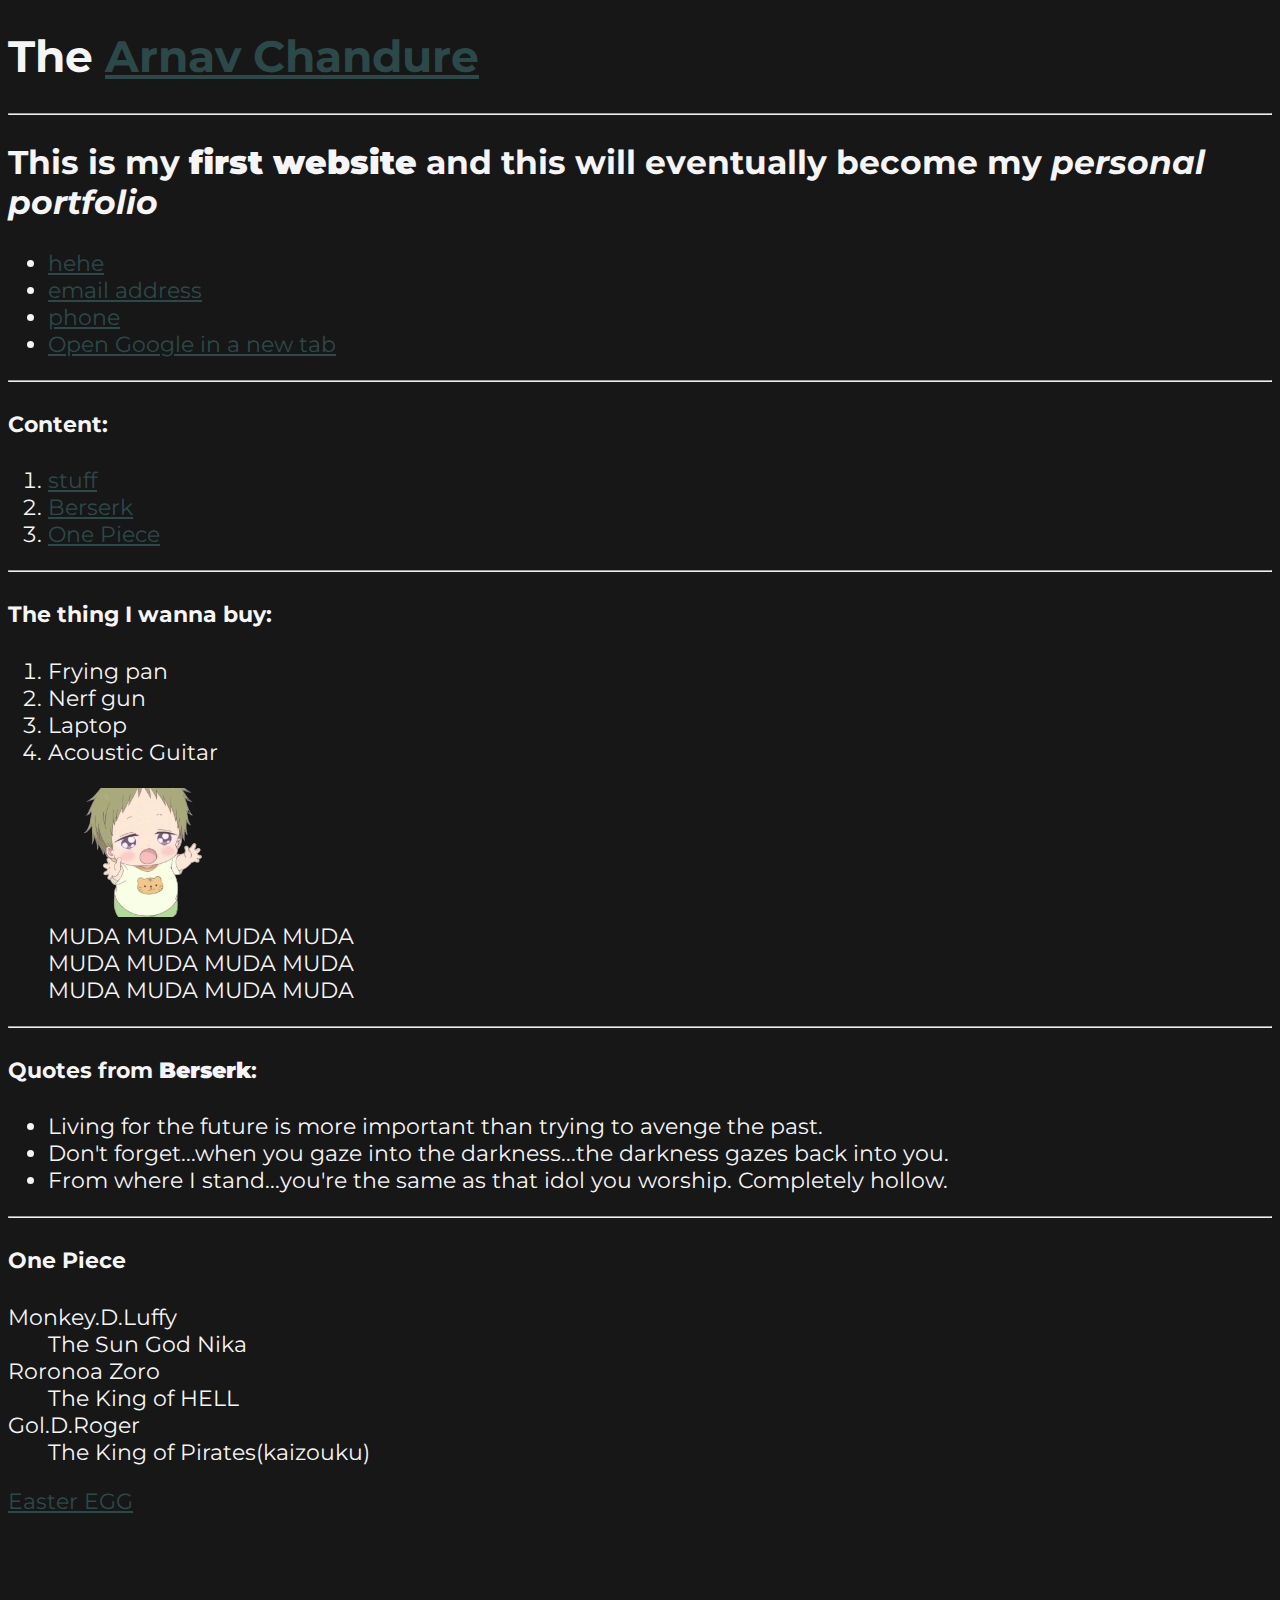
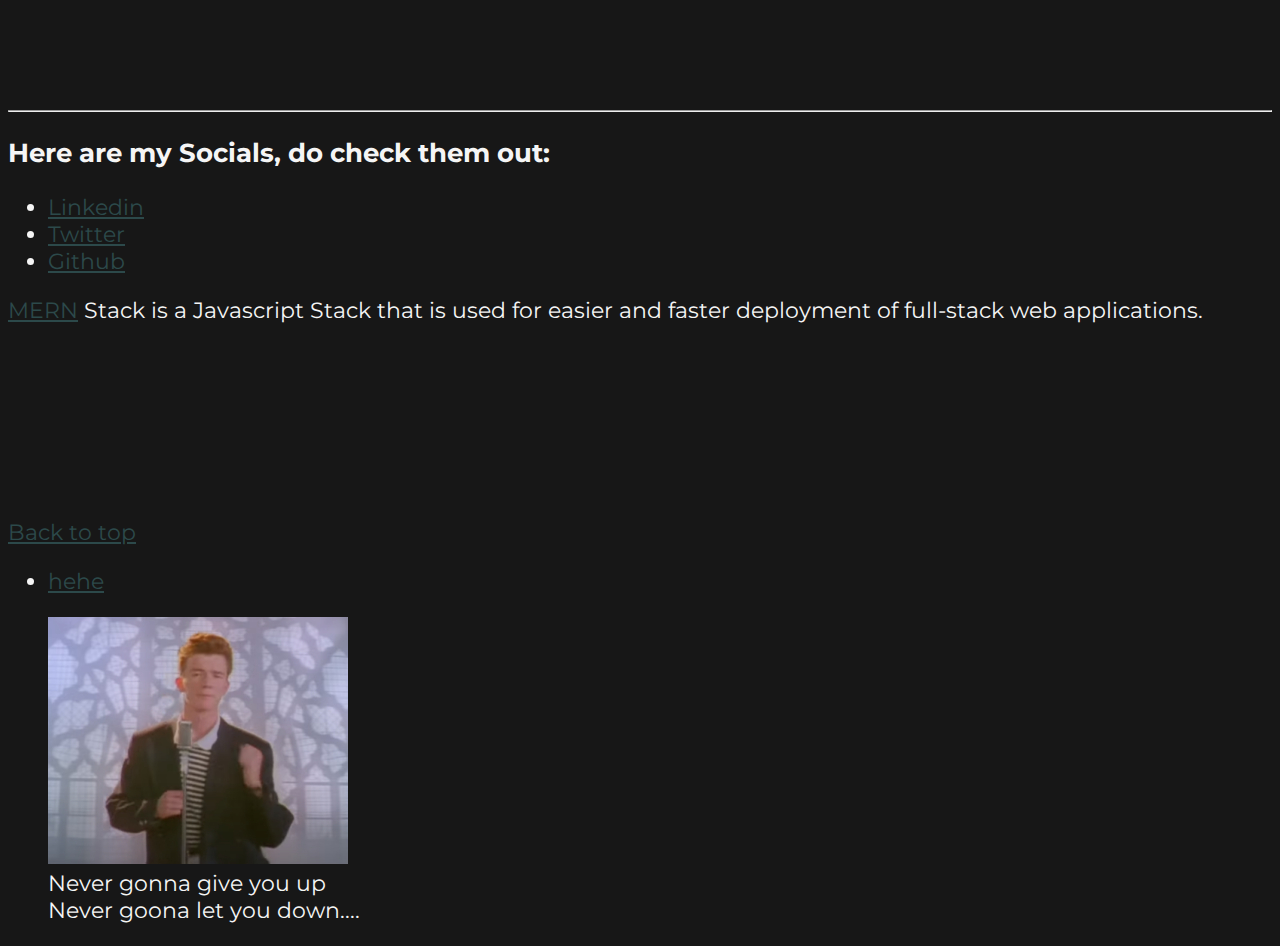
==== index.html @ b8023047 "update index.html" ====
<!DOCTYPE html>
<html lang="en">
<head>
    <meta charset="UTF-8">
    <meta name="author" content="Arnav Chandure">
    <meta name="viewport" content="width=device-width, initial-scale=1, shrink-to-fit=no" />
    <title>Arnav Chandure</title>
    <link rel="icon" href="maks.png" type="image/x-icon">
    <link rel="stylesheet" href="main.css">
    <link href="https://fonts.googleapis.com/css2?family=Montserrat:wght@400;700&display=swap" rel="stylesheet">
    <link href="https://fonts.googleapis.com/css2?family=Poppins:wght@300&display=swap" rel="stylesheet">
</head>
<body>
    <h1>The <a href="about.html">Arnav Chandure</a></h1>
    
        <hr>
        <h2>This is my <strong>first website</strong> and this will eventually become my <em>personal portfolio</em></h2>
        <ul>
            <li><a href="ya_got_rickroll'd_lmao.png" download>hehe</a></li>
            <li><a href="mailto:random@tmail.com">email address</a></li>
            <li><a href="tel:+910000000000">phone</a></li>
            <li><a href="https://www.google.com/" target="_blank">Open Google in a new tab</a></li>
        </ul>
        <hr>
        
        <h4>Content:</h4>
        <nav>
            <ol>
                <li><a href="#section1">stuff</a></li>
                <li><a href="#section2">Berserk</a></li>
                <li><a href="#section3">One Piece</a></li>
            </ol>
        </nav>

        <hr>
            
        <section id="section1">
            <h4>The thing I wanna buy:</h4>
                <ol>
                    <li> Frying pan</li>
                    <li> Nerf gun</li>
                    <li> Laptop</li>
                    <li> Acoustic Guitar</li>
                </ol>
                <figure>
                    <img src="img/onichan.png" alt="kotaro" title="BUY ME THIS SHIT PLS" loading="lazy">
                    <figcaption>MUDA MUDA MUDA MUDA <br>
                                MUDA MUDA MUDA MUDA <br>
                                MUDA MUDA MUDA MUDA
                    </figcaption>
                </figure>
        </section>
        
        <hr>
        <section id="section2">
        <h4>Quotes from <strong>Berserk</strong>:</h4>
        <ul>
            <li>Living for the future is more important than trying to avenge the past.</li>
            <li>Don't forget...when you gaze into the darkness...the darkness gazes back into you.</li>
            <li>From where I stand...you're the same as that idol you worship. Completely hollow.</li>
        </ul>
        </section>

        <hr>
        
        <section id="section3">
        <h4>One Piece</h3>
        <dl>
            <dt>Monkey.D.Luffy</dt>
            <dd>The Sun God Nika</dd>

            <dt>Roronoa Zoro</dt>
            <dd>The King of HELL</dd>

            <dt>Gol.D.Roger</dt>
            <dd>The King of Pirates(kaizouku)</dd>
        </dl>
        </section>

        <p><a href="https://www.youtube.com/watch?v=xvFZjo5PgG0">Easter EGG</a></p>

        <hr>
        
        <h3>Here are my Socials, do check them out:</h3>
        <ul>
            <li><a href="https://www.linkedin.com/in/arnav-chandure-52b505253/" target="_blank">Linkedin</a></li>
            <li><a href="https://twitter.com/Arnav_kun" target="_blank">Twitter</a></li>
            <li><a href="https://github.com/ArnavChandure" target="_blank">Github</a></li>
        </ul>
        
        
    
    <p><abbr title="MongoDB, Express, React, Node"><a href="https://www.google.com/search?q=mern+stack&oq=mern&aqs=chrome.0.69i59j69i57.1114j0j1&sourceid=chrome&ie=UTF-8">MERN</a></abbr> Stack is a Javascript Stack that is used for easier and faster deployment of full-stack web applications.</p>
    
    <a href="#">Back to top</a>

    <ul>
        <li><a href="ya_got_rickroll'd_lmao.png" download>hehe</a></li>
    </ul>
    <figure>
        <img src="img/ya_got_rickroll'd_lmao.jpg " alt="Rickrolled" title="haha you got rickrolled" loading="lazy">
        <figcaption>Never gonna give you up <br>
                    Never goona let you down....
        </figcaption>
    </figure>
    

  
</body>
</html>
---- main.css ----
html {
  font-size: 22px;
}

body {
  background-color: rgb(23, 23, 23);
  color: whitesmoke;
}

.container {
  text-align: center;
}

h1, li, h4, h2, p, dl, h3, a, figcaption {
  font-family: 'Montserrat', sans-serif;
}

p {
  align-items: center;
  justify-content: center;
  height: 200px;
}

a{
  color:rgb(44, 73, 74);
}

a:visited{
  color: aquamarine ;
}

a:hover, :active{
  color: aqua;
}
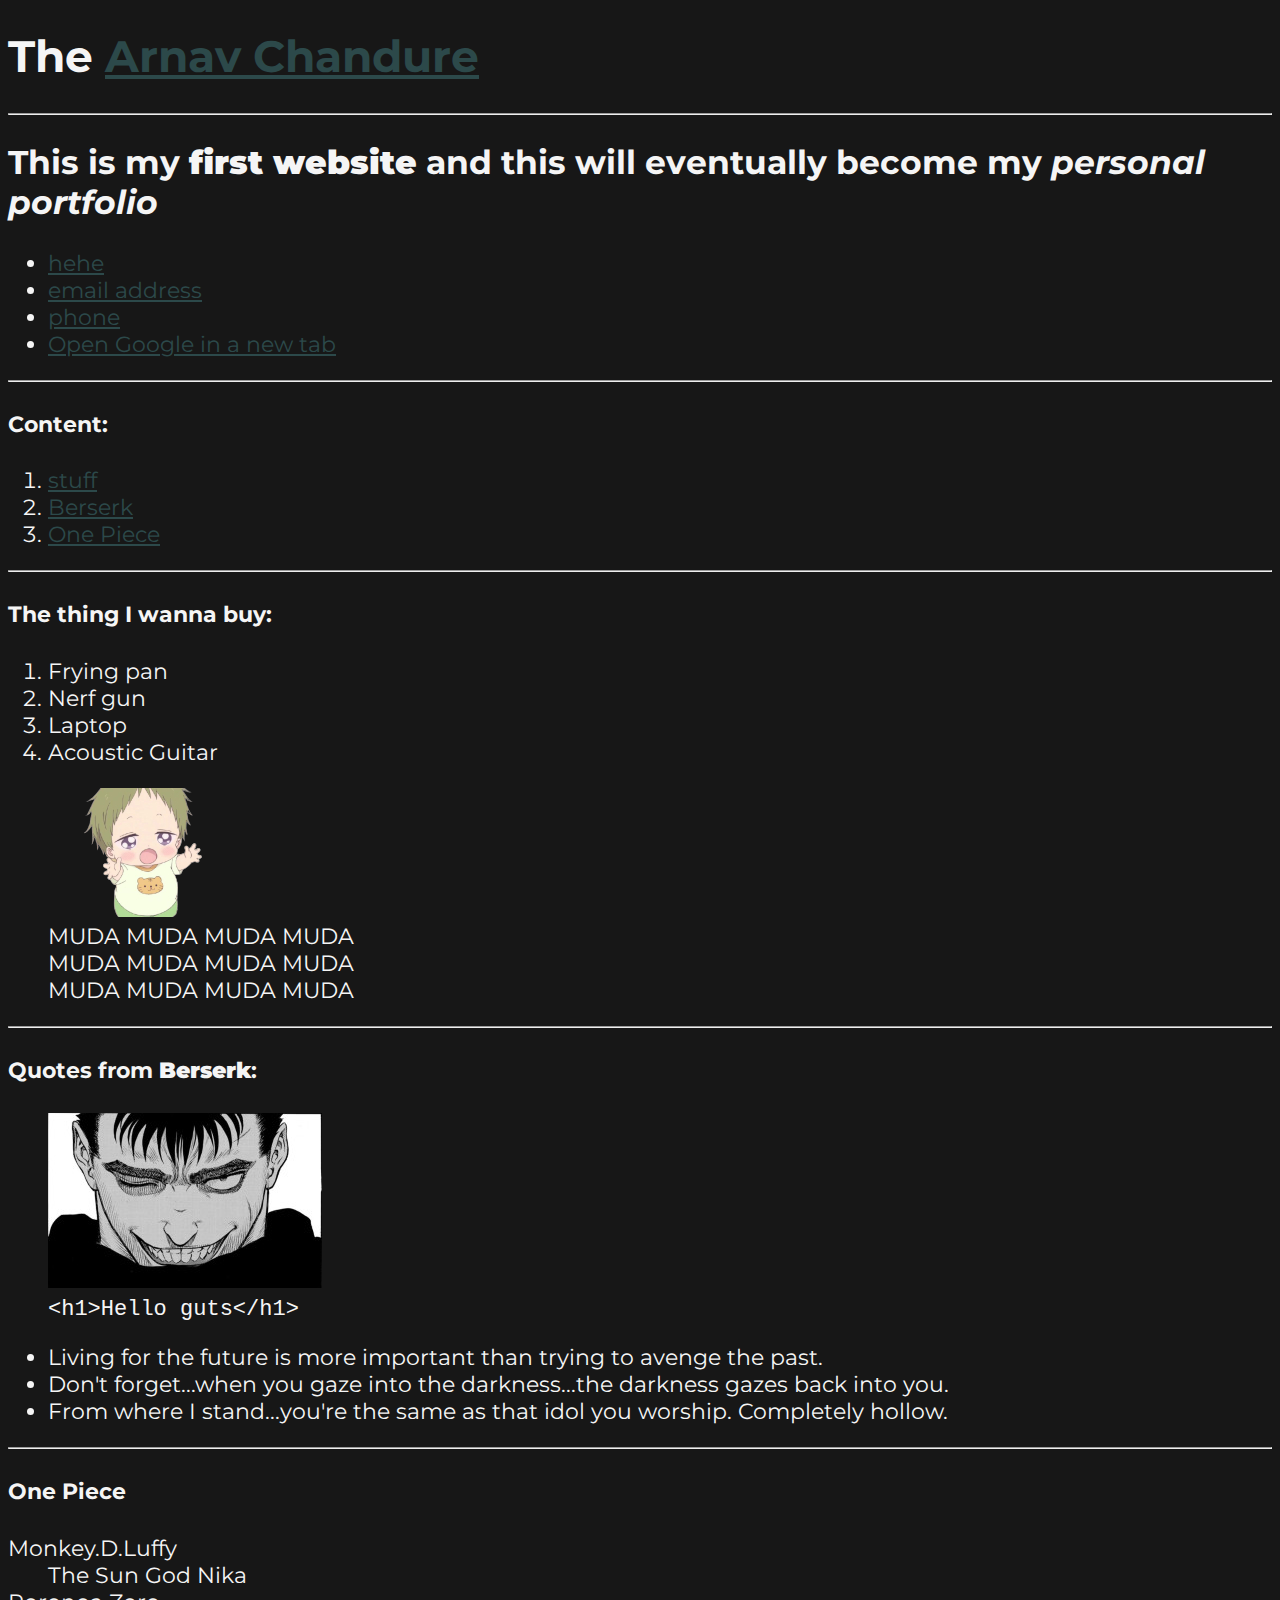
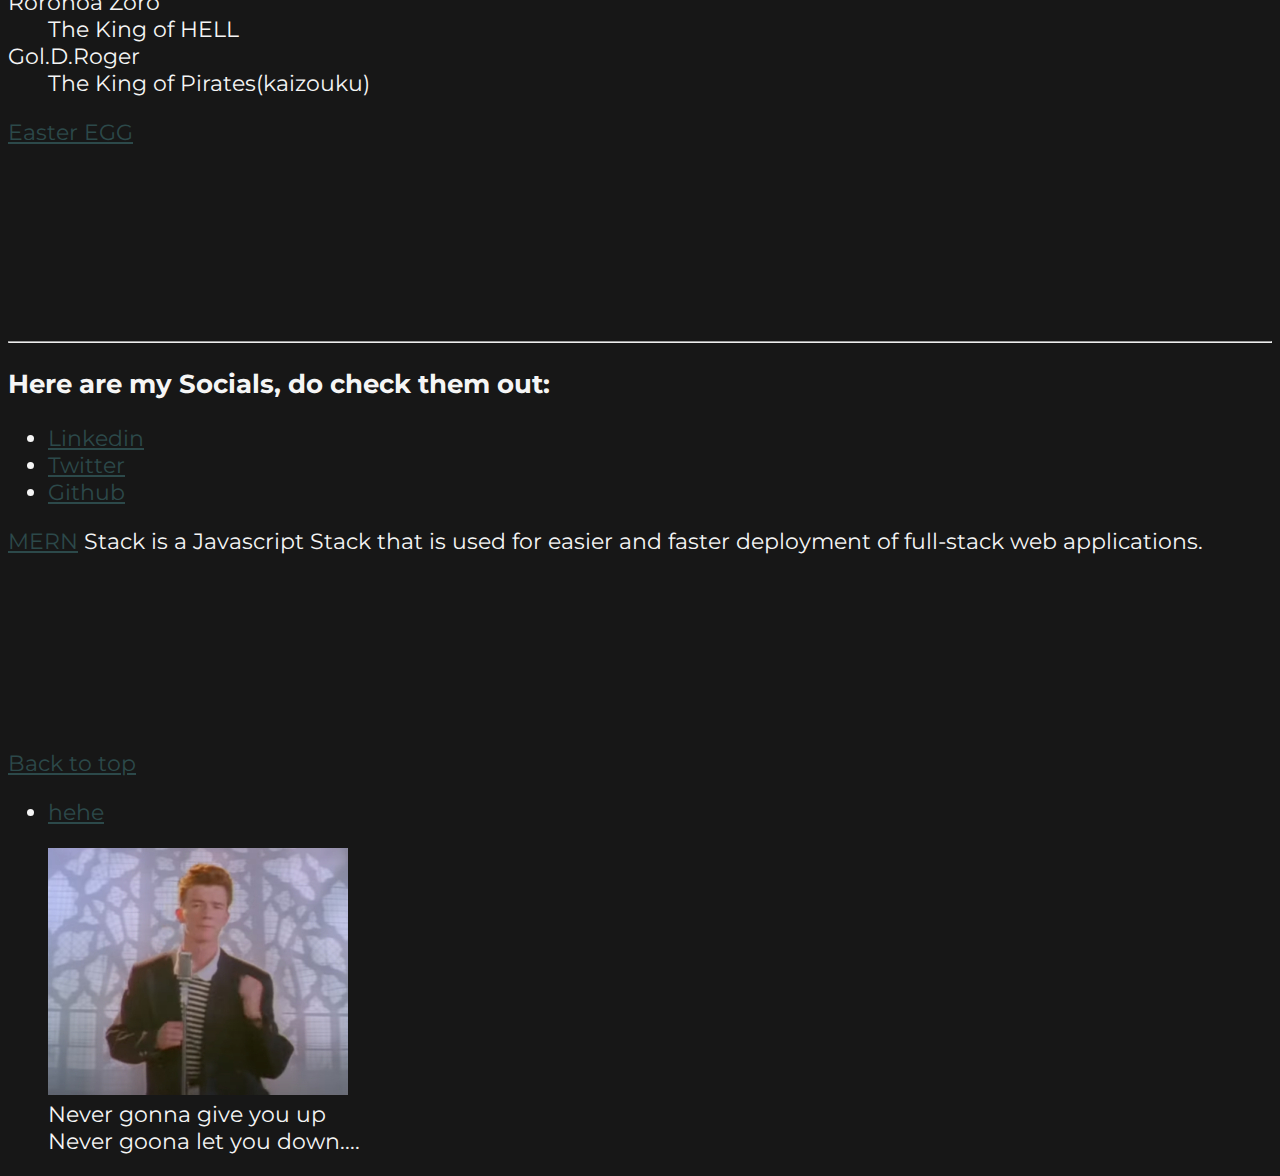
==== commit 39435061: "update index.html" ====
--- a/index.html
+++ b/index.html
@@ -3,9 +3,9 @@
 <head>
     <meta charset="UTF-8">
     <meta name="author" content="Arnav Chandure">
-    <meta name="viewport" content="width=device-width, initial-scale=1, shrink-to-fit=no" />
+    <meta name="viewport" content="width=device-width, initial-scale=1, shrink-to-fit=no" >
     <title>Arnav Chandure</title>
-    <link rel="icon" href="maks.png" type="image/x-icon">
+    <link rel="icon" href="img/maks.png" type="image/x-icon">
     <link rel="stylesheet" href="main.css">
     <link href="https://fonts.googleapis.com/css2?family=Montserrat:wght@400;700&display=swap" rel="stylesheet">
     <link href="https://fonts.googleapis.com/css2?family=Poppins:wght@300&display=swap" rel="stylesheet">
@@ -54,6 +54,12 @@
         <hr>
         <section id="section2">
         <h4>Quotes from <strong>Berserk</strong>:</h4>
+        <figure>
+            <img src="img/berserk.jpg" alt="guts" title="Berserk">
+            <figcaption><code>&lt;h1&gt;Hello guts&lt;/h1&gt;</code></figcaption>
+        </figure>
+        
+
         <ul>
             <li>Living for the future is more important than trying to avenge the past.</li>
             <li>Don't forget...when you gaze into the darkness...the darkness gazes back into you.</li>
@@ -64,7 +70,7 @@
         <hr>
         
         <section id="section3">
-        <h4>One Piece</h3>
+        <h4>One Piece</h4>
         <dl>
             <dt>Monkey.D.Luffy</dt>
             <dd>The Sun God Nika</dd>
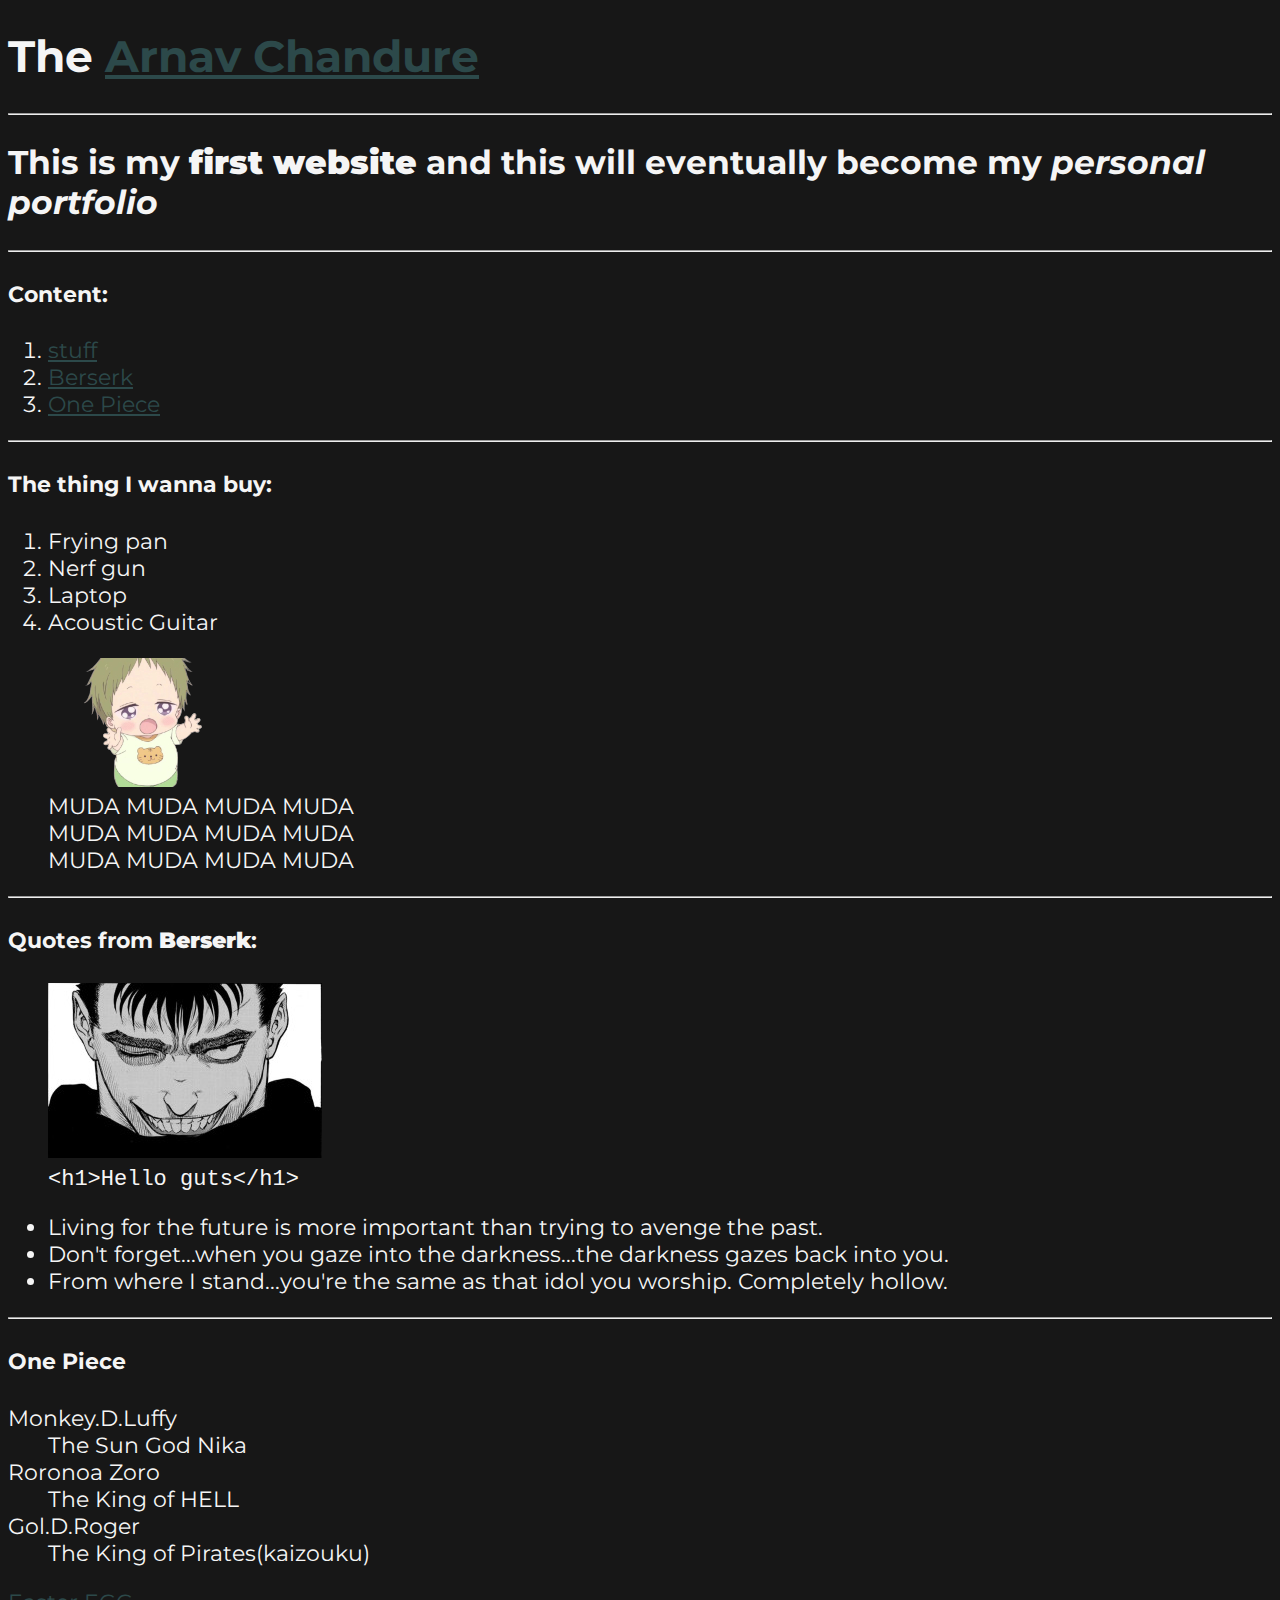
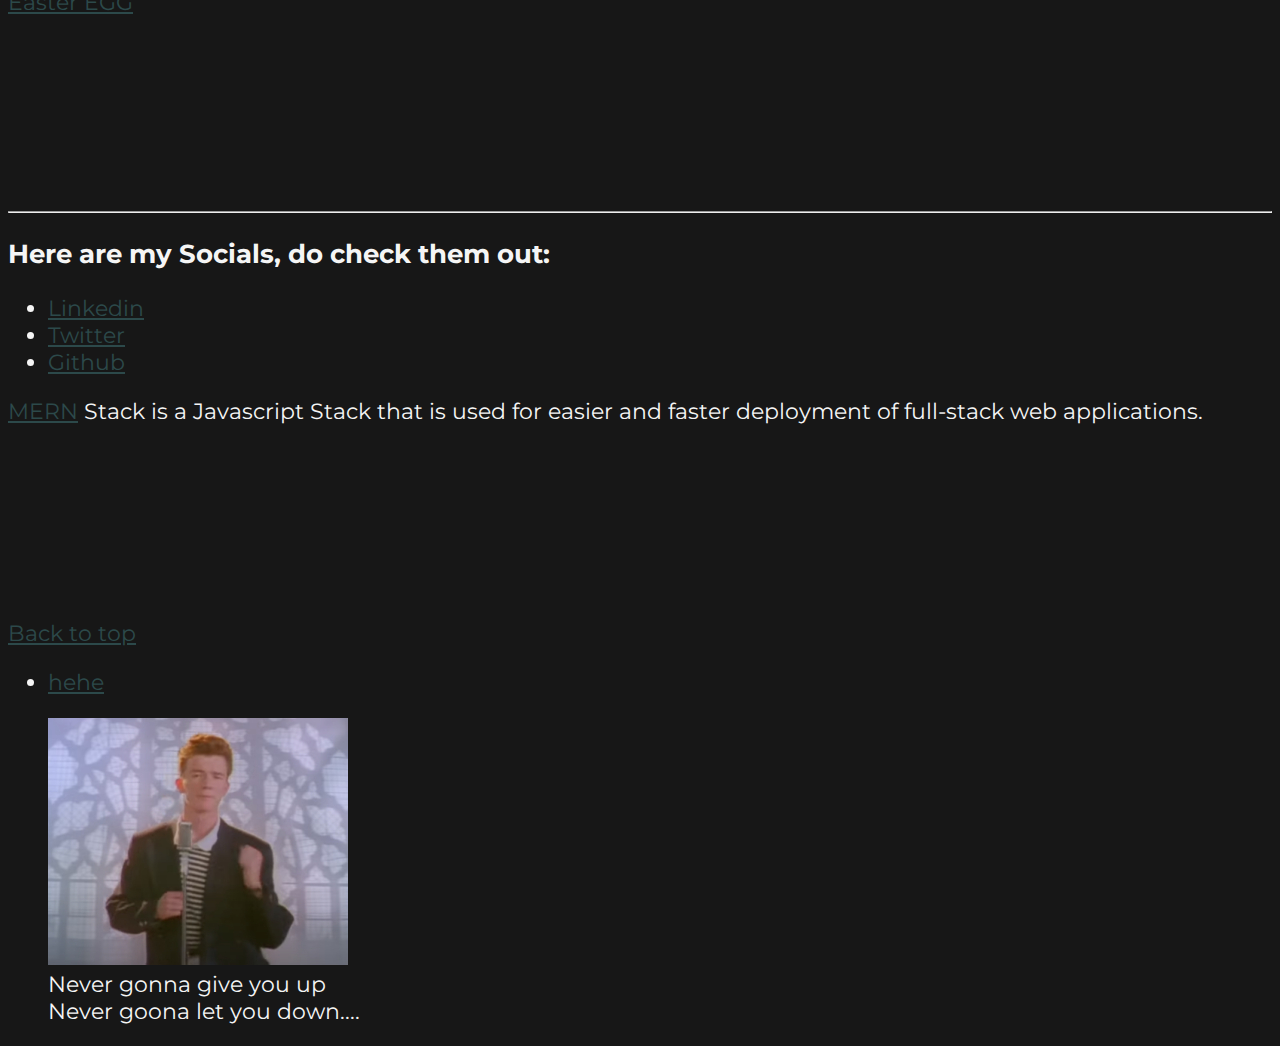
==== commit d6857861: "updated index.html" ====
--- a/index.html
+++ b/index.html
@@ -15,12 +15,7 @@
     
         <hr>
         <h2>This is my <strong>first website</strong> and this will eventually become my <em>personal portfolio</em></h2>
-        <ul>
-            <li><a href="ya_got_rickroll'd_lmao.png" download>hehe</a></li>
-            <li><a href="mailto:random@tmail.com">email address</a></li>
-            <li><a href="tel:+910000000000">phone</a></li>
-            <li><a href="https://www.google.com/" target="_blank">Open Google in a new tab</a></li>
-        </ul>
+        
         <hr>
         
         <h4>Content:</h4>
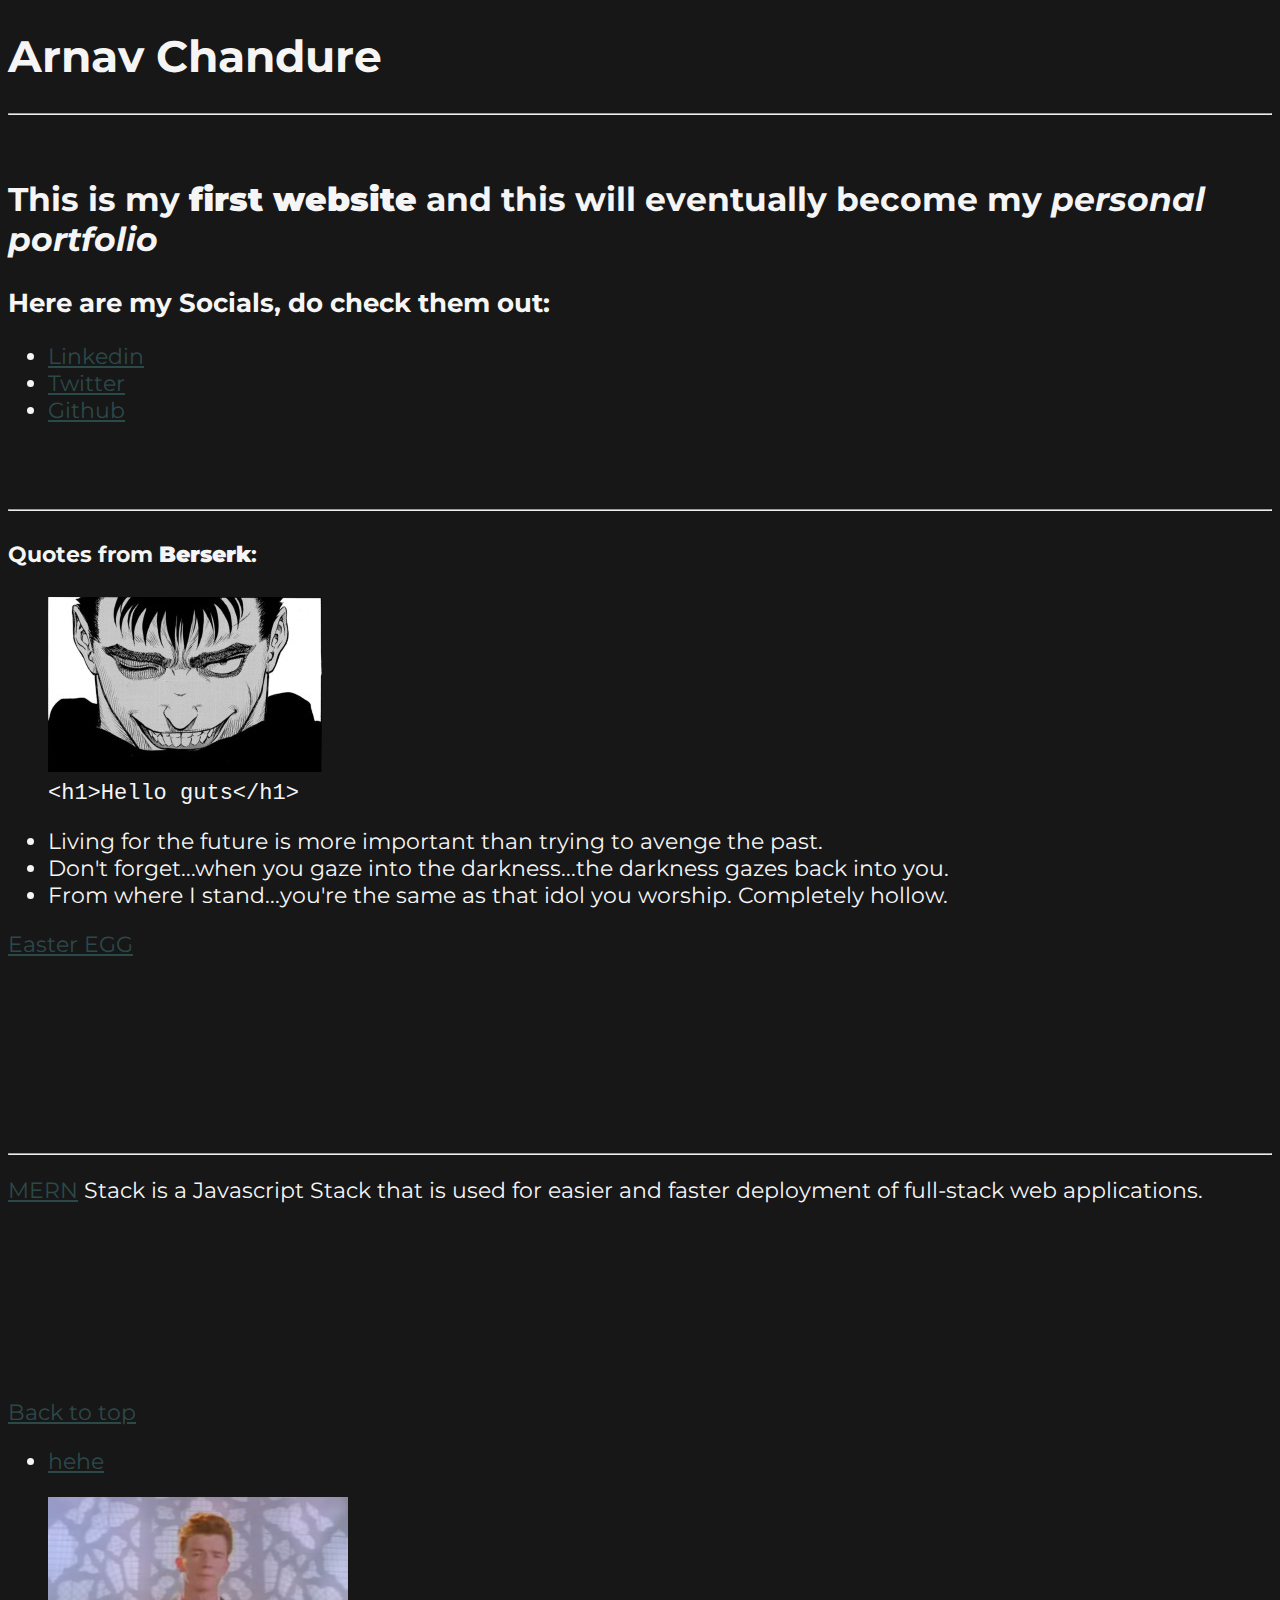
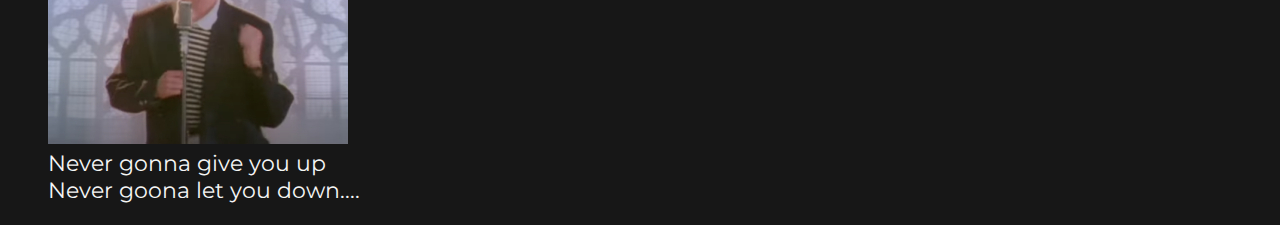
==== commit 48bc0185: "update index.html" ====
--- a/index.html
+++ b/index.html
@@ -11,101 +11,40 @@
     <link href="https://fonts.googleapis.com/css2?family=Poppins:wght@300&display=swap" rel="stylesheet">
 </head>
 <body>
-    <h1>The <a href="about.html">Arnav Chandure</a></h1>
-    
-        <hr>
-        <h2>This is my <strong>first website</strong> and this will eventually become my <em>personal portfolio</em></h2>
-        
-        <hr>
-        
-        <h4>Content:</h4>
-        <nav>
-            <ol>
-                <li><a href="#section1">stuff</a></li>
-                <li><a href="#section2">Berserk</a></li>
-                <li><a href="#section3">One Piece</a></li>
-            </ol>
-        </nav>
-
-        <hr>
-            
-        <section id="section1">
-            <h4>The thing I wanna buy:</h4>
-                <ol>
-                    <li> Frying pan</li>
-                    <li> Nerf gun</li>
-                    <li> Laptop</li>
-                    <li> Acoustic Guitar</li>
-                </ol>
-                <figure>
-                    <img src="img/onichan.png" alt="kotaro" title="BUY ME THIS SHIT PLS" loading="lazy">
-                    <figcaption>MUDA MUDA MUDA MUDA <br>
-                                MUDA MUDA MUDA MUDA <br>
-                                MUDA MUDA MUDA MUDA
-                    </figcaption>
-                </figure>
-        </section>
-        
-        <hr>
-        <section id="section2">
-        <h4>Quotes from <strong>Berserk</strong>:</h4>
-        <figure>
-            <img src="img/berserk.jpg" alt="guts" title="Berserk">
-            <figcaption><code>&lt;h1&gt;Hello guts&lt;/h1&gt;</code></figcaption>
-        </figure>
-        
-
-        <ul>
-            <li>Living for the future is more important than trying to avenge the past.</li>
-            <li>Don't forget...when you gaze into the darkness...the darkness gazes back into you.</li>
-            <li>From where I stand...you're the same as that idol you worship. Completely hollow.</li>
-        </ul>
-        </section>
-
-        <hr>
-        
-        <section id="section3">
-        <h4>One Piece</h4>
-        <dl>
-            <dt>Monkey.D.Luffy</dt>
-            <dd>The Sun God Nika</dd>
-
-            <dt>Roronoa Zoro</dt>
-            <dd>The King of HELL</dd>
-
-            <dt>Gol.D.Roger</dt>
-            <dd>The King of Pirates(kaizouku)</dd>
-        </dl>
-        </section>
-
-        <p><a href="https://www.youtube.com/watch?v=xvFZjo5PgG0">Easter EGG</a></p>
-
-        <hr>
-        
-        <h3>Here are my Socials, do check them out:</h3>
-        <ul>
-            <li><a href="https://www.linkedin.com/in/arnav-chandure-52b505253/" target="_blank">Linkedin</a></li>
-            <li><a href="https://twitter.com/Arnav_kun" target="_blank">Twitter</a></li>
-            <li><a href="https://github.com/ArnavChandure" target="_blank">Github</a></li>
-        </ul>
-        
-        
-    
+    <h1>Arnav Chandure</h1>
+    <hr>
+    <br>
+    <h2>This is my <strong>first website</strong> and this will eventually become my <em>personal portfolio</em></h2>
+    <h3>Here are my Socials, do check them out:</h3>
+    <ul>
+      <li><a href="https://www.linkedin.com/in/arnav-chandure-52b505253/" target="_blank">Linkedin</a></li>
+      <li><a href="https://twitter.com/Arnav_kun" target="_blank">Twitter</a></li>
+      <li><a href="https://github.com/ArnavChandure" target="_blank">Github</a></li>
+    </ul>
+    <br><br>
+    <hr>
+    <h4>Quotes from <strong>Berserk</strong>:</h4>
+    <figure>
+      <img src="img/berserk.jpg" alt="guts" title="Berserk">
+      <figcaption><code>&lt;h1&gt;Hello guts&lt;/h1&gt;</code></figcaption>
+    </figure>
+    <ul>
+      <li>Living for the future is more important than trying to avenge the past.</li>
+      <li>Don't forget...when you gaze into the darkness...the darkness gazes back into you.</li>
+      <li>From where I stand...you're the same as that idol you worship. Completely hollow.</li>
+    </ul>
+    <p><a href="https://www.youtube.com/watch?v=xvFZjo5PgG0">Easter EGG</a></p>
+    <hr>
     <p><abbr title="MongoDB, Express, React, Node"><a href="https://www.google.com/search?q=mern+stack&oq=mern&aqs=chrome.0.69i59j69i57.1114j0j1&sourceid=chrome&ie=UTF-8">MERN</a></abbr> Stack is a Javascript Stack that is used for easier and faster deployment of full-stack web applications.</p>
-    
     <a href="#">Back to top</a>
-
     <ul>
-        <li><a href="ya_got_rickroll'd_lmao.png" download>hehe</a></li>
+      <li><a href="ya_got_rickroll'd_lmao.png" download>hehe</a></li>
     </ul>
     <figure>
-        <img src="img/ya_got_rickroll'd_lmao.jpg " alt="Rickrolled" title="haha you got rickrolled" loading="lazy">
-        <figcaption>Never gonna give you up <br>
-                    Never goona let you down....
-        </figcaption>
+      <img src="img/ya_got_rickroll'd_lmao.jpg " alt="Rickrolled" title="haha you got rickrolled" loading="lazy">
+      <figcaption>Never gonna give you up <br>
+                  Never goona let you down....
+      </figcaption>
     </figure>
-    
-
-  
-</body>
+  </body>
 </html>
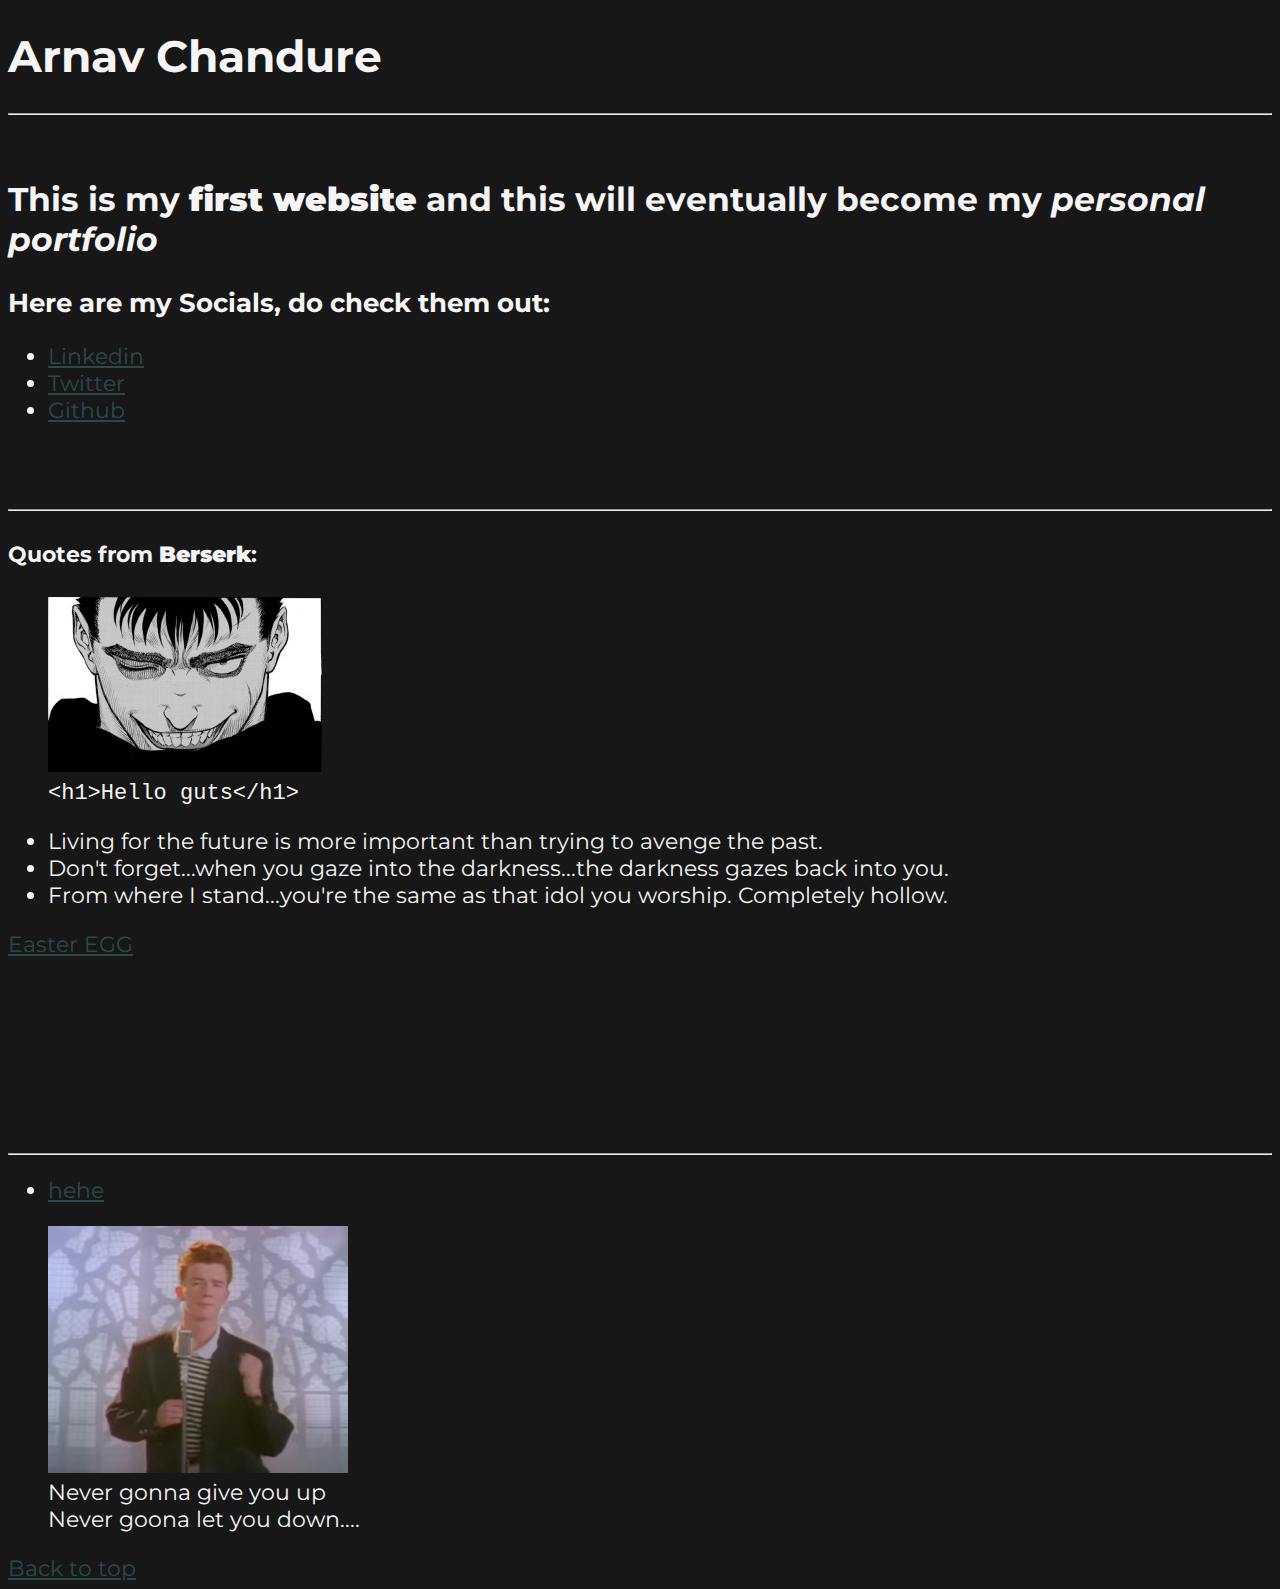
==== commit 79572f8d: "update index.html" ====
--- a/index.html
+++ b/index.html
@@ -35,8 +35,7 @@
     </ul>
     <p><a href="https://www.youtube.com/watch?v=xvFZjo5PgG0">Easter EGG</a></p>
     <hr>
-    <p><abbr title="MongoDB, Express, React, Node"><a href="https://www.google.com/search?q=mern+stack&oq=mern&aqs=chrome.0.69i59j69i57.1114j0j1&sourceid=chrome&ie=UTF-8">MERN</a></abbr> Stack is a Javascript Stack that is used for easier and faster deployment of full-stack web applications.</p>
-    <a href="#">Back to top</a>
+    
     <ul>
       <li><a href="ya_got_rickroll'd_lmao.png" download>hehe</a></li>
     </ul>
@@ -46,5 +45,6 @@
                   Never goona let you down....
       </figcaption>
     </figure>
+    <a href="#">Back to top</a>
   </body>
 </html>
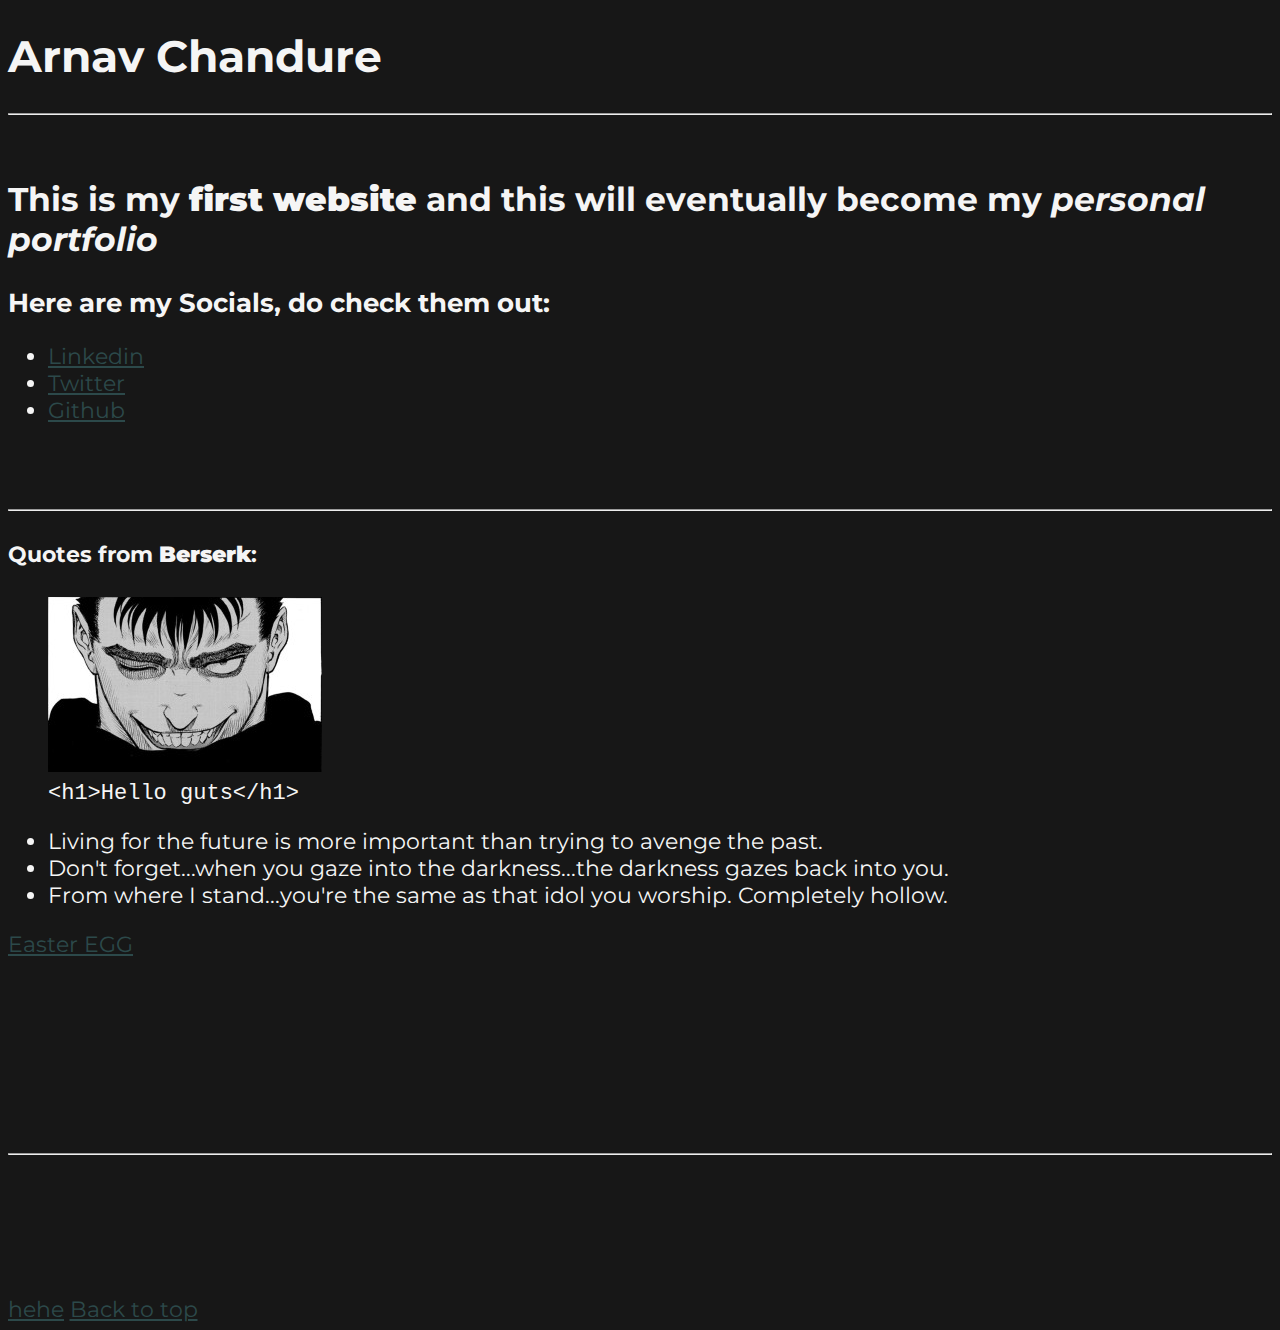
==== commit f29f965b: "update index.html" ====
--- a/index.html
+++ b/index.html
@@ -35,16 +35,8 @@
     </ul>
     <p><a href="https://www.youtube.com/watch?v=xvFZjo5PgG0">Easter EGG</a></p>
     <hr>
-    
-    <ul>
-      <li><a href="ya_got_rickroll'd_lmao.png" download>hehe</a></li>
-    </ul>
-    <figure>
-      <img src="img/ya_got_rickroll'd_lmao.jpg " alt="Rickrolled" title="haha you got rickrolled" loading="lazy">
-      <figcaption>Never gonna give you up <br>
-                  Never goona let you down....
-      </figcaption>
-    </figure>
+    <br><br><br><br><br>
+    <a href="ya_got_rickroll'd_lmao.png" download>hehe</a>
     <a href="#">Back to top</a>
   </body>
 </html>
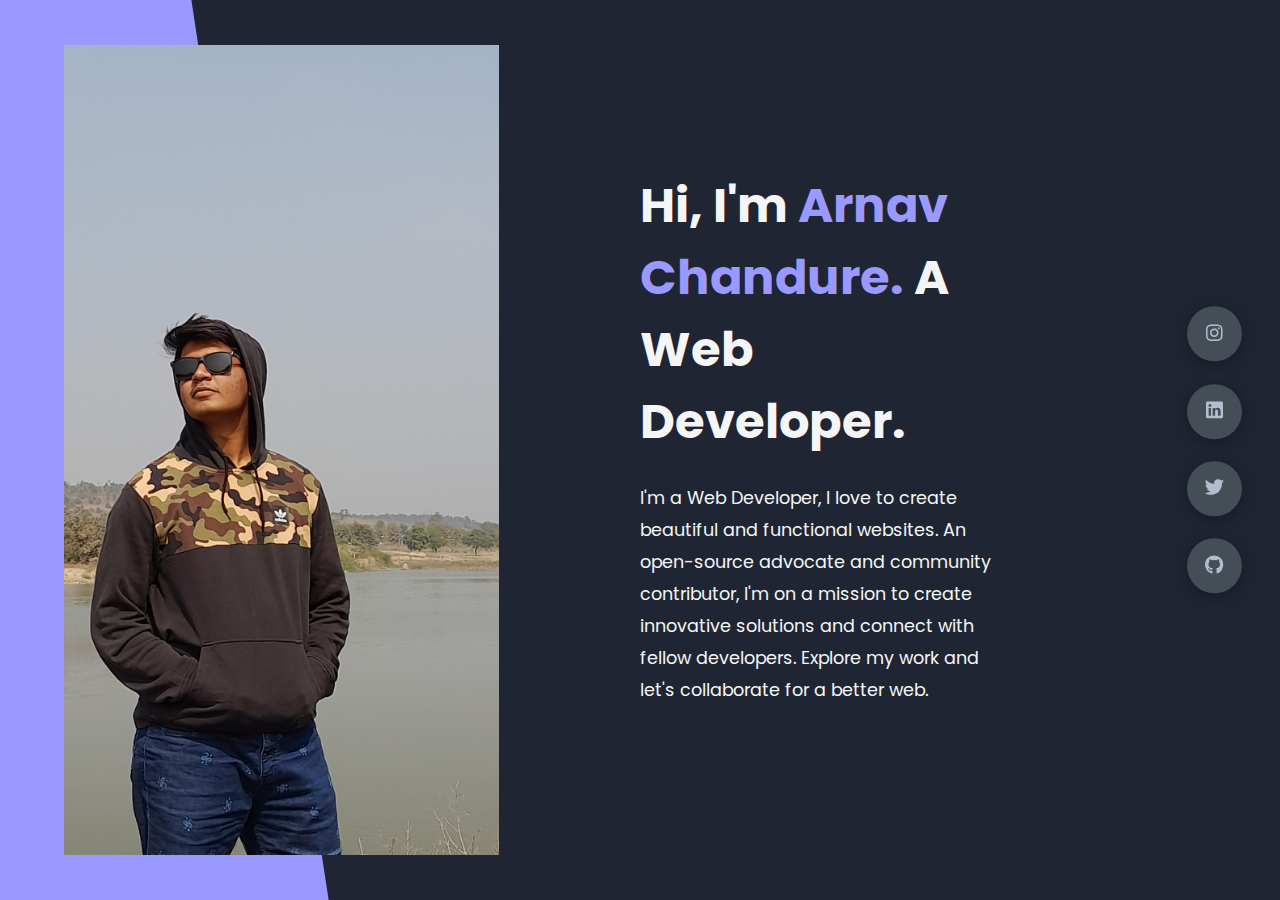
==== commit 69cb4037: "New files added" ====
--- a/index.html
+++ b/index.html
@@ -1,42 +1,69 @@
 <!DOCTYPE html>
 <html lang="en">
-<head>
-    <meta charset="UTF-8">
-    <meta name="author" content="Arnav Chandure">
-    <meta name="viewport" content="width=device-width, initial-scale=1, shrink-to-fit=no" >
+  <head>
+    <meta charset="UTF-8" />
+    <meta http-equiv="X-UA-Compatible" content="IE=edge" />
+    <meta name="viewport" content="width=device-width, initial-scale=1.0" />
     <title>Arnav Chandure</title>
-    <link rel="icon" href="img/maks.png" type="image/x-icon">
-    <link rel="stylesheet" href="main.css">
-    <link href="https://fonts.googleapis.com/css2?family=Montserrat:wght@400;700&display=swap" rel="stylesheet">
-    <link href="https://fonts.googleapis.com/css2?family=Poppins:wght@300&display=swap" rel="stylesheet">
-</head>
-<body>
-    <h1>Arnav Chandure</h1>
-    <hr>
-    <br>
-    <h2>This is my <strong>first website</strong> and this will eventually become my <em>personal portfolio</em></h2>
-    <h3>Here are my Socials, do check them out:</h3>
-    <ul>
-      <li><a href="https://www.linkedin.com/in/arnav-chandure-52b505253/" target="_blank">Linkedin</a></li>
-      <li><a href="https://twitter.com/Arnav_kun" target="_blank">Twitter</a></li>
-      <li><a href="https://github.com/ArnavChandure" target="_blank">Github</a></li>
-    </ul>
-    <br><br>
-    <hr>
-    <h4>Quotes from <strong>Berserk</strong>:</h4>
-    <figure>
-      <img src="img/berserk.jpg" alt="guts" title="Berserk">
-      <figcaption><code>&lt;h1&gt;Hello guts&lt;/h1&gt;</code></figcaption>
-    </figure>
-    <ul>
-      <li>Living for the future is more important than trying to avenge the past.</li>
-      <li>Don't forget...when you gaze into the darkness...the darkness gazes back into you.</li>
-      <li>From where I stand...you're the same as that idol you worship. Completely hollow.</li>
-    </ul>
-    <p><a href="https://www.youtube.com/watch?v=xvFZjo5PgG0">Easter EGG</a></p>
-    <hr>
-    <br><br><br><br><br>
-    <a href="ya_got_rickroll'd_lmao.png" download>hehe</a>
-    <a href="#">Back to top</a>
+    <link rel="stylesheet" href="Styles/style.css" />
+    <link rel="preconnect" href="https://fonts.googleapis.com" />
+    <link rel="preconnect" href="https://fonts.gstatic.com" crossorigin />
+    <link
+      rel="stylesheet"
+      href="https://cdnjs.cloudflare.com/ajax/libs/font-awesome/5.15.4/css/all.min.css"
+      integrity="sha512-1ycn6IcaQQ40/MKBW2W4Rhis/DbILU74C1vSrLJxCq57o941Ym01SwNsOMqvEBFlcgUa6xLiPY/NS5R+E6ztJQ=="
+      crossorigin="anonymous"
+      referrerpolicy="no-referrer"
+    />
+    <link
+      href="https://fonts.googleapis.com/css2?family=Poppins:wght@400;500;600;700;800&display=swap"
+      rel="stylesheet"
+    />
+  </head>
+  <body class="main-content">
+    <header class="container header active" id="home">
+      <div class="header-content">
+        <div class="left-header">
+          <div class="h-shape"></div>
+          <div class="image">
+            <img src="Images/hero.png" alt="" />
+          </div>
+        </div>
+        <div class="right-header">
+          <h1 class="name">
+            Hi, I'm <span>Arnav Chandure.</span>
+            A Web Developer.
+          </h1>
+          <p>
+            I'm a Web Developer, I love to create beautiful and functional
+            websites. An open-source advocate and community contributor, I'm on
+            a mission to create innovative solutions and connect with fellow
+            developers. Explore my work and let's collaborate for a better web.
+          </p>
+        </div>
+      </div>
+    </header>
+    <div class="controls">
+      <div class="control" data-id="about">
+        <a href="https://www.instagram.com/4rnavc/" target="_blank"
+          ><i class="fab fa-instagram"></i
+        ></a>
+      </div>
+      <div class="control" data-id="portfolio">
+        <a href="https://www.linkedin.com/in/arnav-chandure/" target="_blank"
+          ><i class="fab fa-linkedin"></i
+        ></a>
+      </div>
+      <div class="control" data-id="blogs">
+        <a href="https://twitter.com/Arnav_kun" target="_blank"
+          ><i class="fab fa-twitter"></i
+        ></a>
+      </div>
+      <div class="control" data-id="contact">
+        <a href="https://github.com/ArnavChandure/" target="_blank"
+          ><i class="fab fa-github"></i
+        ></a>
+      </div>
+    </div>
   </body>
 </html>
--- a/Styles/style.css
+++ b/Styles/style.css
@@ -0,0 +1,170 @@
+* {
+  margin: 0;
+  padding: 0;
+  box-sizing: border-box;
+  list-style: none;
+}
+
+body {
+  background-color: #1f2533;
+  font-family: "Poppins", sans-serif;
+  font-size: 1.1rem;
+  color: #cdf;
+}
+
+a {
+  display: inline-block;
+  text-decoration: none;
+  color: inherit;
+  font-family: inherit;
+}
+
+header {
+  min-height: 100vh;
+  color: whitesmoke;
+  overflow: hidden;
+  padding: 0 !important;
+}
+
+.header-content .right-header .name span {
+  color: #99f;
+}
+
+.header-content .right-header .name {
+  font-size: 3rem;
+}
+
+.header-content .right-header p {
+  margin: 1.5rem 0;
+  line-height: 2rem;
+}
+
+/*Header-content*/
+.header-content {
+  display: grid;
+  grid-template-columns: repeat(2, 1fr);
+  min-height: 100vh;
+}
+
+.header-content .left-header {
+  display: flex;
+  align-items: center;
+  position: relative;
+}
+
+.header-content .left-header .h-shape {
+  transition: all 0.4s ease-in-out;
+  width: 65%;
+  height: 100%;
+  background-color: #99f;
+  position: absolute;
+  left: 0;
+  top: 0;
+  z-index: -1;
+  -webkit-clip-path: polygon(0 0, 46% 0, 79% 100%, 0% 100%);
+          clip-path: polygon(0 0, 46% 0, 79% 100%, 0% 100%);
+}
+
+.header-content .left-header .image {
+  border-radius: var(14px);
+  height: 90%;
+  width: 68%;
+  margin-left: 4rem;
+  background-color: black;
+  transition: all 0.4s ease-in-out;
+}
+
+.header-content .left-header .image img {
+  width: 100%;
+  height: 100%;
+  -o-object-fit: cover;
+     object-fit: cover;
+  transition: all 0.4s ease-in-out;
+}
+
+.header-content .right-header {
+  display: flex;
+  flex-direction: column;
+  justify-content: center;
+  padding-right: 18rem;
+}
+
+.header-content .right-header .name {
+  font-size: 3rem;
+}
+
+.header-content .right-header .name span {
+  color: #99f;
+}
+
+.header-content .right-header p {
+  margin: 1.5rem 0;
+  line-height: 2rem;
+}
+
+.controls {
+  position: fixed;
+  z-index: 10;
+  top: 50%;
+  right: 3%;
+  display: flex;
+  flex-direction: column;
+  align-items: center;
+  justify-content: center;
+  transform: translateY(-50%);
+}
+
+.controls .control {
+  padding: 1rem;
+  cursor: pointer;
+  background-color: #454e56;
+  width: 55px;
+  height: 55px;
+  border-radius: 50%;
+  display: flex;
+  justify-content: center;
+  align-items: center;
+  margin: 0.7rem 0;
+  box-shadow: 0 3px 15px rgba(0, 0, 0, 0.3);
+}
+
+.controls .control i {
+  font-size: 1.2rem;
+  color: #b2becd;
+  pointer-events: none;
+}
+
+.controls .active-btn {
+  background-color: #99f;
+  transition: all 0.4s ease-in-out;
+}
+
+.controls .active-btn i {
+  color: whitesmoke;
+}
+
+.theme-btn {
+  top: 5%;
+  right: 3%;
+  width: 70px;
+  height: 70px;
+  border-radius: 50%;
+  background-color: var(--color-grey-4);
+  cursor: pointer;
+  position: fixed;
+  display: flex;
+  justify-content: center;
+  align-items: center;
+  box-shadow: 0 3px 15px rgba(0, 0, 0, 0.3);
+  transition: all 0.1s ease-in-out;
+}
+
+.theme-btn:active {
+  transform: translateY(-3px);
+}
+
+.theme-btn i {
+  font-size: 1.4rem;
+  color: var(--color-grey-2);
+  pointer-events: none;
+}/*# sourceMappingURL=style.css.map */